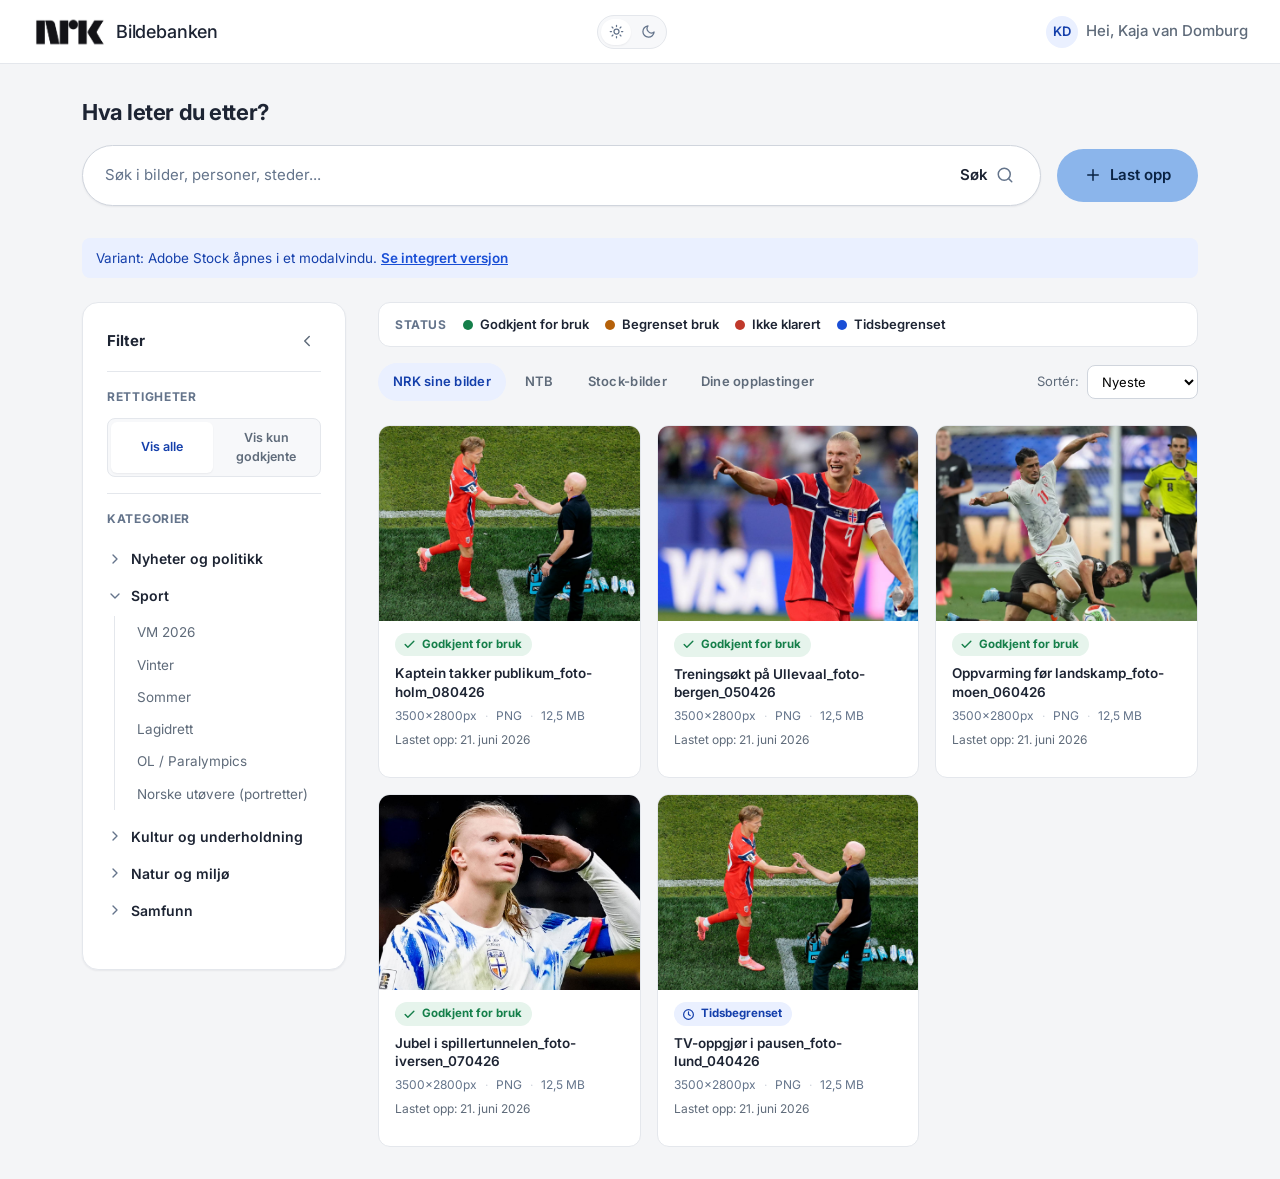
==== index-stock-modal.html @ abafc988 "Add files via upload Legg til bildebank-prototype" ====
<!DOCTYPE html>
<html lang="no">
<head>
  <meta charset="UTF-8" />
  <meta name="viewport" content="width=device-width, initial-scale=1.0" />
  <title>Bildebanken – Adobe Stock (modal)</title>
  <link rel="preconnect" href="https://fonts.googleapis.com" />
  <link rel="preconnect" href="https://fonts.gstatic.com" crossorigin />
  <link href="https://fonts.googleapis.com/css2?family=Inter:wght@400;500;600;700&display=swap" rel="stylesheet" />
  <link rel="stylesheet" href="styles.css?v=10" />
  <script>(function(){try{if(localStorage.getItem('theme')==='dark')document.documentElement.setAttribute('data-theme','dark');}catch(e){}})();</script>
</head>
<body data-stock-modal-page>
  <header class="topbar">
    <a href="index.html" class="logo">
      <span class="logo-mark">
        <img src="Assets/NRKlogo-Core-Gray-950.webp" alt="NRK" />
      </span>
      Bildebanken
    </a>
    <div class="topbar-spacer"></div>
    <button class="theme-toggle" id="theme-toggle" type="button" aria-label="Bytt mellom lyst og mørkt tema" title="Bytt tema">
      <span class="theme-ic theme-sun"><svg viewBox="0 0 24 24" fill="none" stroke="currentColor" stroke-width="2" stroke-linecap="round" stroke-linejoin="round"><circle cx="12" cy="12" r="4"/><path d="M12 2v2M12 20v2M4.9 4.9l1.4 1.4M17.7 17.7l1.4 1.4M2 12h2M20 12h2M4.9 19.1l1.4-1.4M17.7 6.3l1.4-1.4"/></svg></span>
      <span class="theme-ic theme-moon"><svg viewBox="0 0 24 24" fill="none" stroke="currentColor" stroke-width="2" stroke-linecap="round" stroke-linejoin="round"><path d="M21 12.8A9 9 0 1 1 11.2 3a7 7 0 0 0 9.8 9.8z"/></svg></span>
    </button>
    <div class="topbar-spacer"></div>
    <span class="user-chip">
      <span class="avatar">KD</span>
      Hei, Kaja van Domburg
    </span>
  </header>

  <main class="page">
    <section class="search-hero">
      <h1>Hva leter du etter?</h1>
      <div class="search-row">
        <form class="search-big" onsubmit="return false;">
          <input type="text" placeholder="Søk i bilder, personer, steder..." aria-label="Søk i bilder" />
          <button type="submit" class="search-btn">
            Søk
            <svg viewBox="0 0 24 24" fill="none" stroke="currentColor" stroke-width="2" stroke-linecap="round" stroke-linejoin="round"><circle cx="11" cy="11" r="8"/><line x1="21" y1="21" x2="16.65" y2="16.65"/></svg>
          </button>
        </form>
        <a href="last-opp.html" class="btn btn-upload">
          <svg viewBox="0 0 24 24" fill="none" stroke="currentColor" stroke-width="2" stroke-linecap="round" stroke-linejoin="round"><line x1="12" y1="5" x2="12" y2="19"/><line x1="5" y1="12" x2="19" y2="12"/></svg>
          Last opp
        </a>
      </div>
    </section>

    <p class="variant-banner">
      Variant: Adobe Stock åpnes i et modalvindu.
      <a href="index.html">Se integrert versjon</a>
    </p>

    <div class="content-layout variant" id="content-layout">
      <aside class="filter-sidebar">
        <div class="filter-header">
          <h2>Filter</h2>
          <button class="filter-toggle-btn" id="toggle-filter" type="button" aria-label="Skjul filter" title="Skjul filter">
            <svg viewBox="0 0 24 24" fill="none" stroke="currentColor" stroke-width="2" stroke-linecap="round" stroke-linejoin="round"><polyline points="15 18 9 12 15 6"/></svg>
          </button>
        </div>
        <div class="filter-section">
          <h3>Rettigheter</h3>
          <div class="segmented" id="rights-toggle">
            <button type="button" data-rights="alle" class="is-active">Vis alle</button>
            <button type="button" data-rights="godkjente">Vis kun godkjente</button>
          </div>
        </div>
        <div class="filter-section">
          <h3>Kategorier</h3>
          <ul class="cat-list">
            <li>
              <div class="cat-parent">
                <svg viewBox="0 0 24 24" fill="none" stroke="currentColor" stroke-width="2" stroke-linecap="round" stroke-linejoin="round"><polyline points="9 18 15 12 9 6"/></svg>
                Nyheter og politikk
              </div>
            </li>
            <li>
              <div class="cat-parent is-open">
                <svg viewBox="0 0 24 24" fill="none" stroke="currentColor" stroke-width="2" stroke-linecap="round" stroke-linejoin="round"><polyline points="9 18 15 12 9 6"/></svg>
                Sport
              </div>
              <ul class="cat-sub">
                <li>VM 2026</li>
                <li>Vinter</li>
                <li>Sommer</li>
                <li>Lagidrett</li>
                <li>OL / Paralympics</li>
                <li>Norske utøvere (portretter)</li>
              </ul>
            </li>
            <li>
              <div class="cat-parent">
                <svg viewBox="0 0 24 24" fill="none" stroke="currentColor" stroke-width="2" stroke-linecap="round" stroke-linejoin="round"><polyline points="9 18 15 12 9 6"/></svg>
                Kultur og underholdning
              </div>
            </li>
            <li>
              <div class="cat-parent">
                <svg viewBox="0 0 24 24" fill="none" stroke="currentColor" stroke-width="2" stroke-linecap="round" stroke-linejoin="round"><polyline points="9 18 15 12 9 6"/></svg>
                Natur og miljø
              </div>
            </li>
            <li>
              <div class="cat-parent">
                <svg viewBox="0 0 24 24" fill="none" stroke="currentColor" stroke-width="2" stroke-linecap="round" stroke-linejoin="round"><polyline points="9 18 15 12 9 6"/></svg>
                Samfunn
              </div>
            </li>
          </ul>
        </div>
      </aside>

      <section>
        <button type="button" class="btn btn-secondary show-filter-btn" id="show-filter">
          <svg viewBox="0 0 24 24" fill="none" stroke="currentColor" stroke-width="2" stroke-linecap="round" stroke-linejoin="round"><line x1="4" y1="21" x2="4" y2="14"/><line x1="4" y1="10" x2="4" y2="3"/><line x1="12" y1="21" x2="12" y2="12"/><line x1="12" y1="8" x2="12" y2="3"/><line x1="20" y1="21" x2="20" y2="16"/><line x1="20" y1="12" x2="20" y2="3"/><line x1="1" y1="14" x2="7" y2="14"/><line x1="9" y1="8" x2="15" y2="8"/><line x1="17" y1="16" x2="23" y2="16"/></svg>
          Vis filter
        </button>
        <div class="legend">
          <span class="legend-title">Status</span>
          <span class="legend-item"><span class="dot dot-green"></span> Godkjent for bruk</span>
          <span class="legend-item"><span class="dot dot-orange"></span> Begrenset bruk</span>
          <span class="legend-item"><span class="dot dot-red"></span> Ikke klarert</span>
          <span class="legend-item"><span class="dot dot-blue"></span> Tidsbegrenset</span>
        </div>

        <div class="toolbar">
          <div class="tabs" id="source-tabs">
            <button type="button" class="tab is-active" data-source="nrk">NRK sine bilder</button>
            <button type="button" class="tab" data-source="ntb">NTB</button>
            <button type="button" class="tab" data-source="stock" data-opens-modal>Stock-bilder</button>
            <button type="button" class="tab" data-source="uploads">Dine opplastinger</button>
          </div>
          <div class="sort">
            <label for="sort-select">Sortér:</label>
            <select id="sort-select">
              <option>Nyeste</option>
              <option>Eldste</option>
              <option>Mest brukt</option>
              <option>Tittel (A–Å)</option>
            </select>
          </div>
        </div>

        <div class="empty-state" id="empty-state" hidden>
          <p id="empty-msg">Ingen bilder å vise.</p>
          <a href="last-opp.html" class="btn btn-primary" id="empty-cta">Last opp bilde</a>
        </div>

        <div class="grid" id="image-grid"></div>
      </section>
    </div>
  </main>

  <!-- Adobe Stock – forenklet modal (ikke full integrasjon) -->
  <div class="modal-overlay" id="stock-modal" hidden>
    <div class="modal-dialog stock-modal-dialog" role="dialog" aria-modal="true" aria-labelledby="stock-modal-title">
      <header class="modal-header">
        <div>
          <h2 id="stock-modal-title">Adobe Stock</h2>
          <p class="modal-sub">Kuraterte forslag – velg et bilde uten å forlate bildebanken.</p>
        </div>
        <button type="button" class="modal-close" id="stock-modal-close" aria-label="Lukk">
          <svg viewBox="0 0 24 24" fill="none" stroke="currentColor" stroke-width="2" stroke-linecap="round" stroke-linejoin="round"><line x1="18" y1="6" x2="6" y2="18"/><line x1="6" y1="6" x2="18" y2="18"/></svg>
        </button>
      </header>

      <div class="modal-toolbar">
        <form class="modal-search" onsubmit="return false;">
          <svg viewBox="0 0 24 24" fill="none" stroke="currentColor" stroke-width="2" stroke-linecap="round" stroke-linejoin="round"><circle cx="11" cy="11" r="8"/><line x1="21" y1="21" x2="16.65" y2="16.65"/></svg>
          <input type="search" id="stock-modal-search" placeholder="Søk blant forslag..." aria-label="Søk i Adobe Stock-forslag" />
        </form>
        <div class="modal-chips" id="stock-modal-chips">
          <button type="button" class="chip is-active" data-chip="alle">Alle</button>
          <button type="button" class="chip" data-chip="sport">Sport</button>
          <button type="button" class="chip" data-chip="fotball">Fotball</button>
        </div>
      </div>

      <div class="modal-body">
        <div class="stock-modal-grid" id="stock-modal-grid"></div>
        <p class="stock-modal-empty" id="stock-modal-empty" hidden>Ingen bilder matcher søket.</p>
      </div>

      <footer class="modal-footer">
        <div class="stock-modal-selection" id="stock-modal-selection">
          <p class="stock-modal-selection-empty">Velg et bilde for å fortsette</p>
        </div>
        <div class="modal-actions">
          <button type="button" class="btn btn-ghost" id="stock-modal-cancel">Avbryt</button>
          <button type="button" class="btn btn-primary" id="stock-modal-request" disabled>Be om tillatelse</button>
        </div>
        <a href="https://stock.adobe.com" target="_blank" rel="noopener noreferrer" class="stock-external-link">Trenger du flere valg? Åpne full Adobe Stock ↗</a>
      </footer>
    </div>
  </div>

  <div class="toast" id="toast">
    <span class="toast-icon">
      <svg viewBox="0 0 24 24" fill="none" stroke="currentColor" stroke-width="2" stroke-linecap="round" stroke-linejoin="round"><path d="M20 6L9 17l-5-5"/></svg>
    </span>
    <span id="toast-msg"></span>
  </div>

  <script src="app.js"></script>
</body>
</html>
---- styles.css ----
/* ============================================================
   Bildebanken – lett designsystem
   ============================================================ */
:root {
  /* Farger */
  --bg: #f4f5f7;
  --surface: #ffffff;
  --surface-muted: #f7f8fa;
  --border: #e4e7ec;
  --border-strong: #d0d5dd;
  --text: #1d2433;
  --text-muted: #5f6b7a;   /* WCAG AA 4.5:1 på hvit */
  --text-subtle: #64748b;   /* WCAG AA 4.5:1 på hvit (placeholder, specs, labels) */

  --brand: #1a4fd6;
  --brand-dark: #143fab;
  --brand-soft: #eaf0ff;

  --success: #157f4a;
  --success-soft: #e6f4ec;
  --warning: #b5610a;
  --warning-soft: #fdf1e3;
  --danger: #c0392b;

  /* Typografi */
  --font: "Inter", -apple-system, BlinkMacSystemFont, "Segoe UI", Roboto, Helvetica, Arial, sans-serif;

  /* Avstand */
  --sp-1: 4px;
  --sp-2: 8px;
  --sp-3: 12px;
  --sp-4: 16px;
  --sp-5: 24px;
  --sp-6: 32px;
  --sp-7: 48px;

  /* Radius og skygger */
  --radius-sm: 8px;
  --radius: 12px;
  --radius-lg: 16px;
  --shadow-sm: 0 1px 2px rgba(16, 24, 40, 0.06);
  --shadow: 0 4px 16px rgba(16, 24, 40, 0.08);
  --shadow-lg: 0 12px 32px rgba(16, 24, 40, 0.12);
}

/* Mørkt tema */
[data-theme="dark"] {
  --bg: #0f1420;
  --surface: #181d2a;
  --surface-muted: #212736;
  --border: #2a3142;
  --border-strong: #3a4358;
  --text: #e8ebf2;
  --text-muted: #9aa4b8;
  --text-subtle: #6c7689;

  --brand: #5b85f2;
  --brand-dark: #8aa8f8;
  --brand-soft: #1f2a47;

  --success: #43b079;
  --success-soft: #15301f;
  --warning: #d6932f;
  --warning-soft: #332512;
  --danger: #e2675a;

  --shadow-sm: 0 1px 2px rgba(0, 0, 0, 0.4);
  --shadow: 0 4px 16px rgba(0, 0, 0, 0.45);
  --shadow-lg: 0 12px 32px rgba(0, 0, 0, 0.55);
}

* { box-sizing: border-box; }

html, body {
  margin: 0;
  padding: 0;
  background: var(--bg);
  color: var(--text);
  font-family: var(--font);
  font-size: 15px;
  line-height: 1.5;
  -webkit-font-smoothing: antialiased;
  transition: background 0.2s ease, color 0.2s ease;
}

a { color: inherit; text-decoration: none; }

/* ---------- Toppbar ---------- */
.topbar {
  display: flex;
  align-items: center;
  gap: var(--sp-5);
  background: var(--surface);
  border-bottom: 1px solid var(--border);
  padding: 0 var(--sp-6);
  height: 64px;
  position: sticky;
  top: 0;
  z-index: 20;
}

.logo {
  display: flex;
  align-items: center;
  gap: var(--sp-2);
  font-weight: 500;
  font-size: 18px;
  letter-spacing: -0.01em;
}
.logo .logo-mark {
  display: flex;
  align-items: center;
  justify-content: center;
  width: 76px;
  height: 30px;
  overflow: hidden;
}
.logo .logo-mark img { height: 86px; width: auto; max-width: none; display: block; }
.logo .logo-mark svg { width: 16px; height: 16px; }

.topbar-spacer { flex: 1; }

.topbar-actions {
  display: flex;
  align-items: center;
  gap: var(--sp-4);
}

.user-chip {
  display: flex;
  align-items: center;
  gap: var(--sp-2);
  color: var(--text-muted);
  font-weight: 500;
}
.avatar {
  width: 32px;
  height: 32px;
  border-radius: 50%;
  background: var(--brand-soft);
  color: var(--brand-dark);
  display: grid;
  place-items: center;
  font-weight: 600;
  font-size: 13px;
}

/* Tema-bryter (lys/mørk) */
.theme-toggle {
  display: inline-flex;
  align-items: center;
  gap: 2px;
  padding: 3px;
  border-radius: 999px;
  border: 1px solid var(--border);
  background: var(--surface-muted);
  cursor: pointer;
  flex: none;
}
.theme-toggle .theme-ic {
  display: grid;
  place-items: center;
  width: 30px;
  height: 26px;
  border-radius: 999px;
  color: var(--text-subtle);
  transition: background 0.15s ease, color 0.15s ease;
}
.theme-toggle .theme-ic svg { width: 15px; height: 15px; }
.theme-sun { background: var(--surface); color: var(--warning); box-shadow: var(--shadow-sm); }
[data-theme="dark"] .theme-sun { background: transparent; color: var(--text-subtle); box-shadow: none; }
[data-theme="dark"] .theme-moon { background: var(--surface); color: var(--brand); box-shadow: var(--shadow-sm); }

/* ---------- Knapper ---------- */
.btn {
  display: inline-flex;
  align-items: center;
  justify-content: center;
  gap: var(--sp-2);
  border: 1px solid transparent;
  border-radius: var(--radius-sm);
  padding: 10px 18px;
  font: inherit;
  font-weight: 600;
  cursor: pointer;
  transition: background 0.15s ease, border-color 0.15s ease, transform 0.05s ease;
  white-space: nowrap;
}
.btn:active { transform: translateY(1px); }

.btn-primary { background: var(--brand); color: #fff; }
.btn-primary:hover { background: var(--brand-dark); }

.btn-secondary { background: var(--surface); color: var(--text); border-color: var(--border-strong); }
.btn-secondary:hover { background: var(--surface-muted); }

.btn-ghost { background: transparent; color: var(--text-muted); }
.btn-ghost:hover { background: var(--surface-muted); color: var(--text); }

.btn-warning { background: var(--warning); color: #fff; border-color: transparent; }
.btn-warning:hover { background: #97500a; }

.btn:disabled,
.btn[disabled] {
  background: var(--surface-muted);
  color: var(--text-muted);
  border-color: var(--border);
  cursor: not-allowed;
  opacity: 0.85;
}
.btn:disabled:hover,
.btn[disabled]:hover { background: var(--surface-muted); }

.btn svg { width: 18px; height: 18px; }

/* ---------- Layout ---------- */
.page {
  max-width: 1180px;
  margin: 0 auto;
  padding: var(--sp-6);
}

.back-link {
  display: inline-flex;
  align-items: center;
  gap: var(--sp-2);
  color: var(--text-muted);
  font-weight: 500;
  margin-bottom: var(--sp-5);
}
.back-link:hover { color: var(--text); }
.back-link svg { width: 18px; height: 18px; }

/* Opplasting: to kolonner */
.upload-grid {
  display: grid;
  grid-template-columns: 1fr 1fr;
  gap: var(--sp-6);
  align-items: start;
}
@media (max-width: 900px) {
  .upload-grid { grid-template-columns: 1fr; }
}

.panel {
  background: var(--surface);
  border: 1px solid var(--border);
  border-radius: var(--radius-lg);
  box-shadow: var(--shadow-sm);
  padding: var(--sp-6);
}

/* ---------- Drag & drop ---------- */
.dropzone {
  border: 2px dashed var(--border-strong);
  border-radius: var(--radius);
  background: var(--surface-muted);
  padding: var(--sp-7) var(--sp-5);
  text-align: center;
  cursor: pointer;
  transition: border-color 0.15s ease, background 0.15s ease;
}
.dropzone:hover, .dropzone.is-dragover {
  border-color: var(--brand);
  background: var(--brand-soft);
}
.dropzone .drop-icon {
  width: 56px;
  height: 56px;
  margin: 0 auto var(--sp-4);
  border-radius: 50%;
  background: var(--brand-soft);
  color: var(--brand);
  display: grid;
  place-items: center;
}
.dropzone .drop-icon svg { width: 26px; height: 26px; }
.dropzone h3 { margin: 0 0 var(--sp-1); font-size: 17px; }
.dropzone .drop-sub { color: var(--text-muted); margin: 0; }
.dropzone .drop-link { color: var(--brand); font-weight: 600; }

/* ---------- Opplastet bilde-preview ---------- */
.media-preview {
  border-radius: var(--radius);
  overflow: hidden;
  border: 1px solid var(--border);
}
.media-thumb {
  position: relative;
  aspect-ratio: 5 / 4;
  background: var(--surface-muted);
  display: grid;
  place-items: center;
  overflow: hidden;
}
.media-thumb .ph-icon { color: rgba(255,255,255,0.85); }
.media-thumb .ph-icon svg { width: 48px; height: 48px; }
.media-thumb img { position: absolute; inset: 0; width: 100%; height: 100%; object-fit: cover; }

.source-badge {
  position: absolute;
  top: var(--sp-3);
  left: var(--sp-3);
  z-index: 2;
  background: rgba(15, 23, 42, 0.82);
  color: #fff;
  font-size: 11px;
  font-weight: 700;
  letter-spacing: 0.06em;
  padding: 5px 10px;
  border-radius: 6px;
}

.media-meta { padding: var(--sp-4) var(--sp-5); }
.media-title { font-weight: 600; margin: 0 0 var(--sp-1); word-break: break-word; }
.media-specs {
  display: flex;
  gap: var(--sp-3);
  color: var(--text-muted);
  font-size: 13px;
}
.media-specs span { display: inline-flex; align-items: center; gap: 4px; }

/* Tags */
.tags { display: flex; flex-wrap: wrap; gap: var(--sp-2); padding: 0 var(--sp-5) var(--sp-5); }
.tag {
  background: var(--surface-muted);
  border: 1px solid var(--border);
  border-radius: 999px;
  padding: 4px 12px;
  font-size: 12px;
  color: var(--text-muted);
  font-weight: 500;
}

/* ---------- Skjema ---------- */
.form-head { margin-bottom: var(--sp-5); }
.form-head h2 { margin: 0 0 var(--sp-2); font-size: 20px; letter-spacing: -0.01em; }
.form-head p { margin: 0; color: var(--text-muted); }

.stepper {
  display: flex;
  align-items: center;
  gap: var(--sp-2);
  margin: var(--sp-4) 0 var(--sp-6);
}
.step {
  width: 30px;
  height: 30px;
  border-radius: 50%;
  display: grid;
  place-items: center;
  font-weight: 600;
  font-size: 13px;
  background: var(--surface-muted);
  border: 1px solid var(--border);
  color: var(--text-subtle);
}
.step.is-active { background: var(--brand); border-color: var(--brand); color: #fff; }
.step-line { flex: 1; height: 2px; background: var(--border); max-width: 48px; }

/* Stegvis wizard – stepper med etiketter */
.stepper { flex-wrap: wrap; row-gap: var(--sp-2); }
.step-item { display: inline-flex; align-items: center; gap: 8px; }
.step-label { font-size: 12.5px; font-weight: 600; color: var(--text-subtle); white-space: nowrap; }
.step-item.is-active .step { background: var(--brand); border-color: var(--brand); color: #fff; }
.step-item.is-active .step-label { color: var(--text); }
.step-item.is-done .step { background: var(--success); border-color: var(--success); color: #fff; }
.step-item.is-done .step-label { color: var(--text-muted); }

/* Stegoversikt på opplastingsskjerm 1 */
.step-overview {
  list-style: none;
  margin: 0;
  padding: 0;
  display: flex;
  flex-direction: column;
  gap: var(--sp-4);
}

.step-overview-item {
  padding: var(--sp-4);
  border: 1px solid var(--border);
  border-radius: var(--radius);
  background: var(--surface-muted);
}

.step-overview-item.is-current {
  border-color: var(--brand);
  background: var(--brand-soft);
}

.step-overview-head {
  display: flex;
  align-items: center;
  gap: var(--sp-2);
  flex-wrap: wrap;
  margin-bottom: var(--sp-2);
}

.step-overview-num {
  display: grid;
  place-items: center;
  width: 24px;
  height: 24px;
  border-radius: 50%;
  background: var(--surface);
  border: 1px solid var(--border);
  font-size: 12px;
  font-weight: 700;
  color: var(--text-muted);
  flex: none;
}

.step-overview-item.is-current .step-overview-num {
  background: var(--brand);
  border-color: var(--brand);
  color: #fff;
}

.step-overview-head h3 {
  margin: 0;
  font-size: 15px;
  letter-spacing: -0.01em;
  flex: 1;
}

.step-overview-item p {
  margin: 0;
  font-size: 13.5px;
  line-height: 1.5;
  color: var(--text-muted);
}

.step-overview-hint {
  margin: var(--sp-5) 0 0;
  font-size: 13px;
  color: var(--text-subtle);
  text-align: center;
}

.wizard-step { display: none; }
.wizard-step.is-active { display: block; }
.step-section-title { margin: 0 0 4px; font-size: 16px; letter-spacing: -0.01em; }
.step-section-sub {
  margin: 0 0 var(--sp-5);
  color: var(--text-muted);
  font-size: 13px;
  line-height: 1.5;
}

/* Etiketter som signaliserer obligatorisk vs. utsettbart */
.req-pill, .opt-pill {
  display: inline-block;
  margin-right: 6px;
  padding: 2px 8px;
  border-radius: 999px;
  font-size: 11px;
  font-weight: 700;
  text-transform: uppercase;
  letter-spacing: 0.03em;
  vertical-align: middle;
}
.req-pill { background: #fde7e4; color: #8f2018; }
.opt-pill { background: var(--surface-muted); color: var(--text-muted); border: 1px solid var(--border); }

.field-hint { margin: 6px 0 0; font-size: 12px; color: var(--text-muted); line-height: 1.45; }

.check-row { display: flex; align-items: center; gap: 8px; margin-top: 8px; }
.check-row input { width: 16px; height: 16px; accent-color: var(--brand); flex-shrink: 0; }
.check-row label { margin: 0; font-weight: 500; font-size: 13px; line-height: 1.4; }

.info-box {
  display: flex;
  gap: 10px;
  margin-top: var(--sp-4);
  padding: 12px 14px;
  border-radius: var(--radius-sm);
  background: var(--brand-soft);
  border: 1px solid #cdd9fb;
  color: var(--brand-dark);
  font-size: 13px;
  line-height: 1.5;
}
.info-box svg { width: 18px; height: 18px; flex-shrink: 0; margin-top: 1px; }

.wizard-actions {
  display: flex;
  align-items: center;
  gap: var(--sp-3);
  margin-top: var(--sp-6);
  padding-top: var(--sp-5);
  border-top: 1px solid var(--border);
}
.wizard-actions-right { display: flex; gap: var(--sp-3); margin-left: auto; }
@media (max-width: 520px) {
  .wizard-actions { flex-wrap: wrap; }
  .wizard-actions-right { width: 100%; }
  .wizard-actions-right .btn { flex: 1; }
}

.field { margin-bottom: var(--sp-4); }
.field label {
  display: block;
  font-weight: 600;
  font-size: 13px;
  margin-bottom: 6px;
}
.field label .req { color: var(--danger); }

.field-row {
  display: grid;
  grid-template-columns: 1fr 1fr;
  gap: var(--sp-4);
}

.input, .select, .textarea {
  width: 100%;
  border: 1px solid var(--border-strong);
  border-radius: var(--radius-sm);
  padding: 10px 12px;
  font: inherit;
  color: var(--text);
  background: var(--surface);
  transition: border-color 0.15s ease, box-shadow 0.15s ease;
}
.input::placeholder, .textarea::placeholder { color: var(--text-subtle); }
.input:focus, .select:focus, .textarea:focus {
  outline: none;
  border-color: var(--brand);
  box-shadow: 0 0 0 3px var(--brand-soft);
}
.textarea { min-height: 88px; resize: vertical; }

/* Autoutfylt-markering */
.input.is-auto, .select.is-auto {
  background: var(--success-soft);
  border-color: #bce3cd;
}
.auto-hint {
  display: inline-flex;
  align-items: center;
  gap: 4px;
  font-size: 12px;
  font-weight: 600;
  color: var(--success);
  margin-left: var(--sp-2);
}
.auto-hint svg { width: 13px; height: 13px; }

.form-actions {
  display: flex;
  justify-content: flex-end;
  gap: var(--sp-3);
  margin-top: var(--sp-6);
  padding-top: var(--sp-5);
  border-top: 1px solid var(--border);
}

/* ---------- Toast ---------- */
.toast {
  position: fixed;
  left: 50%;
  bottom: 32px;
  transform: translateX(-50%) translateY(20px);
  background: var(--text);
  color: #fff;
  padding: 14px 20px;
  border-radius: var(--radius-sm);
  box-shadow: var(--shadow-lg);
  display: flex;
  align-items: center;
  gap: var(--sp-3);
  opacity: 0;
  pointer-events: none;
  transition: opacity 0.25s ease, transform 0.25s ease;
  z-index: 50;
}
.toast.is-visible { opacity: 1; transform: translateX(-50%) translateY(0); }
.toast .toast-icon { color: #7ee2a8; display: inline-flex; }
.toast .toast-icon svg { width: 20px; height: 20px; }

/* ============================================================
   Flyt 1 – Oversikt
   ============================================================ */

/* Søk i toppbar */
.topbar .search {
  display: flex;
  align-items: center;
  gap: var(--sp-2);
  background: var(--surface-muted);
  border: 1px solid var(--border);
  border-radius: 999px;
  padding: 8px 8px 8px 16px;
  flex: 1;
  max-width: 520px;
}
.topbar .search svg { width: 18px; height: 18px; color: var(--text-subtle); flex: none; }
.topbar .search input {
  border: none;
  background: transparent;
  font: inherit;
  flex: 1;
  color: var(--text);
  outline: none;
  min-width: 0;
}
.topbar .search input::placeholder { color: var(--text-subtle); }
.topbar .search .btn { padding: 7px 16px; border-radius: 999px; }

/* Sidehode */
.page-head { margin-bottom: var(--sp-5); }
.page-head h1 { font-size: 24px; letter-spacing: -0.02em; margin: 0 0 var(--sp-1); }
.page-head p { color: var(--text-muted); margin: 0; }

/* Søke-hero (oversikt): prominent søk-først, matcher skissen */
.search-hero { margin-bottom: var(--sp-6); }
.search-hero h1 { font-size: 22px; letter-spacing: -0.02em; margin: 0 0 var(--sp-4); }
.search-row { display: flex; align-items: center; gap: var(--sp-4); }
@media (max-width: 640px) {
  .search-row { flex-wrap: wrap; }
  .btn-upload { width: 100%; }
}

.search-big {
  flex: 1;
  display: flex;
  align-items: center;
  gap: var(--sp-2);
  background: var(--surface);
  border: 1px solid var(--border-strong);
  border-radius: 999px;
  padding: 6px 8px 6px 22px;
  box-shadow: var(--shadow-sm);
  transition: border-color 0.15s ease, box-shadow 0.15s ease;
}
.search-big:focus-within { border-color: var(--brand); box-shadow: 0 0 0 3px var(--brand-soft); }
.search-big input {
  flex: 1;
  border: none;
  background: none;
  font: inherit;
  font-size: 15px;
  color: var(--text);
  padding: 12px 0;
  outline: none;
  min-width: 0;
}
.search-big input::placeholder { color: var(--text-subtle); }
.search-btn {
  display: inline-flex;
  align-items: center;
  gap: 8px;
  border: none;
  background: none;
  color: var(--text);
  font: inherit;
  font-weight: 600;
  cursor: pointer;
  padding: 10px 18px;
  border-radius: 999px;
  white-space: nowrap;
}
.search-btn:hover { background: var(--surface-muted); }
.search-btn svg { width: 18px; height: 18px; color: var(--text-subtle); }

.btn-upload {
  border-radius: 999px;
  background: #8bb5eb;
  color: #0a2343;
  padding: 14px 26px;
  border-color: transparent;
}
.btn-upload:hover { background: #79a8e6; color: #0a2343; }
[data-theme="dark"] .btn-upload { background: #8bb5eb; color: #0a2343; }
[data-theme="dark"] .btn-upload:hover { background: #79a8e6; color: #0a2343; }
[data-theme="dark"] .input.is-auto,
[data-theme="dark"] .select.is-auto { border-color: #245138; }
[data-theme="dark"] .info-box { border-color: #2c3c63; }

/* Layout: filter + innhold */
.content-layout {
  display: grid;
  grid-template-columns: 264px 1fr;
  gap: var(--sp-6);
  align-items: start;
}
.content-layout.filter-hidden { grid-template-columns: 1fr; }
.content-layout.filter-hidden .filter-sidebar { display: none; }

/* "Vis filter" lever utenfor sidefeltet, så den er tilgjengelig når filteret er skjult */
.show-filter-btn { display: none; margin-bottom: var(--sp-4); }
.content-layout.filter-hidden .show-filter-btn { display: inline-flex; }

/* Filter-sidebar */
.filter-sidebar {
  background: var(--surface);
  border: 1px solid var(--border);
  border-radius: var(--radius-lg);
  box-shadow: var(--shadow-sm);
  padding: var(--sp-5);
  position: sticky;
  top: 88px;
}
.filter-header {
  display: flex;
  align-items: center;
  justify-content: space-between;
  margin-bottom: var(--sp-4);
}
.filter-header h2 { font-size: 15px; margin: 0; }
.filter-toggle-btn {
  display: inline-grid;
  place-items: center;
  width: 28px;
  height: 28px;
  border: none;
  background: none;
  color: var(--text-muted);
  border-radius: var(--radius-sm);
  cursor: pointer;
  padding: 0;
  transition: background 0.12s ease, color 0.12s ease;
}
.filter-toggle-btn:hover { background: var(--surface-muted); color: var(--text); }
.filter-toggle-btn svg { width: 18px; height: 18px; }

.filter-section { padding: var(--sp-4) 0; border-top: 1px solid var(--border); }
.filter-section:first-of-type { border-top: none; padding-top: 0; }
.filter-section h3 {
  font-size: 12px;
  text-transform: uppercase;
  letter-spacing: 0.06em;
  color: var(--text-subtle);
  margin: 0 0 var(--sp-3);
  font-weight: 700;
}

/* Segmentert toggle (Vis alle / Vis kun godkjente) */
.segmented {
  display: flex;
  background: var(--surface-muted);
  border: 1px solid var(--border);
  border-radius: var(--radius-sm);
  padding: 3px;
  gap: 3px;
}
.segmented button {
  flex: 1;
  border: none;
  background: none;
  font: inherit;
  font-size: 12.5px;
  font-weight: 600;
  color: var(--text-muted);
  padding: 7px 6px;
  border-radius: 6px;
  cursor: pointer;
  transition: background 0.15s ease, color 0.15s ease;
}
.segmented button.is-active { background: var(--surface); color: var(--brand-dark); box-shadow: var(--shadow-sm); }

/* Checkboxer */
.check {
  display: flex;
  align-items: center;
  gap: var(--sp-2);
  padding: 6px 0;
  cursor: pointer;
  font-size: 14px;
  color: var(--text);
  user-select: none;
}
.check input { accent-color: var(--brand); width: 16px; height: 16px; cursor: pointer; }
.check .dot { width: 8px; height: 8px; border-radius: 50%; flex: none; }
.dot-green { background: var(--success); }
.dot-orange { background: var(--warning); }
.dot-red { background: var(--danger); }
.dot-blue { background: var(--brand); }

/* Kategoriliste */
.cat-list { list-style: none; margin: 0 -8px; padding: 0; }
.cat-list > li > .cat-parent {
  display: flex;
  align-items: center;
  gap: var(--sp-2);
  padding: 8px;
  border-radius: var(--radius-sm);
  cursor: pointer;
  font-weight: 600;
  font-size: 14px;
  transition: background 0.12s ease;
}
.cat-list > li > .cat-parent:hover { background: var(--surface-muted); }
.cat-parent svg { width: 16px; height: 16px; color: var(--text-subtle); transition: transform 0.15s ease; }
.cat-parent.is-open svg { transform: rotate(90deg); }
.cat-sub {
  list-style: none;
  margin: 2px 0 var(--sp-2) 15px;
  padding: 0 0 0 var(--sp-3);
  border-left: 1.5px solid var(--border);
}
.cat-sub li {
  padding: 6px 10px;
  font-size: 13.5px;
  color: var(--text-muted);
  cursor: pointer;
  border-radius: var(--radius-sm);
  transition: background 0.12s ease, color 0.12s ease;
}
.cat-sub li:hover { background: var(--surface-muted); color: var(--text); }
.cat-sub li.is-selected { background: var(--brand-soft); color: var(--brand-dark); font-weight: 600; }

/* Verktøylinje: kildefaner + sortering */
.toolbar {
  display: flex;
  align-items: center;
  justify-content: space-between;
  gap: var(--sp-4);
  margin-bottom: var(--sp-5);
  flex-wrap: wrap;
}
.tabs { display: flex; gap: var(--sp-1); flex-wrap: wrap; }
.tab {
  border: 1px solid transparent;
  background: none;
  font: inherit;
  font-weight: 600;
  font-size: 13px;
  letter-spacing: 0.02em;
  color: var(--text-muted);
  padding: 8px 14px;
  border-radius: 999px;
  cursor: pointer;
  transition: background 0.15s ease, color 0.15s ease;
}
.tab:hover { background: var(--surface-muted); color: var(--text); }
.tab.is-active { background: var(--brand-soft); color: var(--brand-dark); }

.sort {
  display: flex;
  align-items: center;
  gap: var(--sp-2);
  color: var(--text-muted);
  font-size: 13px;
}
.sort select {
  border: 1px solid var(--border-strong);
  border-radius: var(--radius-sm);
  padding: 7px 10px;
  font: inherit;
  background: var(--surface);
  cursor: pointer;
}

/* Bildegrid */
.grid {
  display: grid;
  grid-template-columns: repeat(3, 1fr);
  gap: var(--sp-4);
}
@media (max-width: 1080px) { .grid { grid-template-columns: repeat(2, 1fr); } }
@media (max-width: 640px) { .grid { grid-template-columns: 1fr; } }

.card {
  background: var(--surface);
  border: 1px solid var(--border);
  border-radius: var(--radius);
  overflow: hidden;
  cursor: pointer;
  transition: transform 0.12s ease, box-shadow 0.15s ease, border-color 0.15s ease;
  display: flex;
  flex-direction: column;
}
.card:hover { transform: translateY(-2px); box-shadow: var(--shadow); border-color: var(--border-strong); }

.card-thumb {
  position: relative;
  aspect-ratio: 4 / 3;
  display: grid;
  place-items: center;
  background: var(--surface-muted);
  overflow: hidden;
}
.card-thumb img { position: absolute; inset: 0; width: 100%; height: 100%; object-fit: cover; }
.card-thumb .ph-icon { color: rgba(255, 255, 255, 0.85); }
.card-thumb .ph-icon svg { width: 36px; height: 36px; }
.card-thumb .status-corner {
  position: absolute;
  top: 10px;
  right: 10px;
  z-index: 2;
  background: rgba(255, 255, 255, 0.92);
  color: var(--success);
  font-size: 11px;
  font-weight: 700;
  padding: 4px 9px;
  border-radius: 999px;
  display: inline-flex;
  align-items: center;
  gap: 5px;
}
.card-thumb .status-corner .dot { width: 7px; height: 7px; border-radius: 50%; background: var(--success); }

.card-body { padding: var(--sp-3) var(--sp-4) var(--sp-4); }
.card-title {
  font-weight: 600;
  font-size: 13.5px;
  margin: 0 0 6px;
  line-height: 1.35;
  display: -webkit-box;
  -webkit-line-clamp: 2;
  -webkit-box-orient: vertical;
  overflow: hidden;
  word-break: break-word;
}
.card-specs { display: flex; flex-wrap: wrap; gap: var(--sp-2); color: var(--text-subtle); font-size: 12px; }
.card-specs .sep { color: var(--border-strong); }
.card-date { color: var(--text-muted); font-size: 12px; margin-top: 6px; }
.card-price { color: var(--text); font-size: 13px; font-weight: 600; margin-top: 6px; }

.source-info {
  margin: 0 0 var(--sp-4);
  padding: 12px 16px;
  border-radius: var(--radius-sm);
  background: var(--brand-soft);
  color: var(--brand-dark);
  font-size: 14px;
  line-height: 1.45;
}
[data-theme="dark"] .source-info { color: #b8c9f0; }

.empty-state {
  text-align: center;
  padding: var(--sp-8) var(--sp-4);
  border: 1px dashed var(--border-strong);
  border-radius: var(--radius-lg);
  background: var(--surface-muted);
}
.empty-state p {
  margin: 0 0 var(--sp-4);
  color: var(--text-muted);
  font-size: 15px;
}

.stock-external-link {
  display: block;
  text-align: center;
  font-size: 13px;
  font-weight: 600;
  color: var(--brand);
  text-decoration: none;
}
.stock-external-link:hover { text-decoration: underline; }

/* Plassholder-gradienter */
.ph-1 { background: linear-gradient(135deg, #c7d2fe, #7c8cf8); }
.ph-2 { background: linear-gradient(135deg, #fbcfe8, #f472b6); }
.ph-3 { background: linear-gradient(135deg, #bbf7d0, #34d399); }
.ph-4 { background: linear-gradient(135deg, #fde68a, #fb923c); }
.ph-5 { background: linear-gradient(135deg, #bae6fd, #38bdf8); }
.ph-6 { background: linear-gradient(135deg, #ddd6fe, #a78bfa); }
.ph-7 { background: linear-gradient(135deg, #fecaca, #f87171); }
.ph-8 { background: linear-gradient(135deg, #cffafe, #22d3ee); }
.ph-9 { background: linear-gradient(135deg, #d9f99d, #84cc16); }

/* Tydelig status-markering i kortteksten, over tittelen */
.status-tag {
  display: inline-flex;
  align-items: center;
  gap: 6px;
  margin-bottom: 8px;
  padding: 3px 10px 3px 8px;
  border-radius: 999px;
  font-size: 11.5px;
  font-weight: 700;
}
.status-tag svg { width: 13px; height: 13px; flex: none; }
.status-tag.s-godkjent { background: var(--success-soft); color: var(--success); }
.status-tag.s-begrenset { background: var(--warning-soft); color: var(--warning); }
.status-tag.s-ikke { background: #fde7e4; color: var(--danger); }
.status-tag.s-tids { background: var(--brand-soft); color: var(--brand-dark); }

/* "Ikke klarert" tones litt ned for å signalisere at den ikke kan brukes */
.card.s-ikke .card-thumb img { filter: grayscale(0.35) brightness(0.96); }

/* Fargeforklaring (legend) */
.legend {
  display: flex;
  flex-wrap: wrap;
  gap: var(--sp-4);
  align-items: center;
  background: var(--surface);
  border: 1px solid var(--border);
  border-radius: var(--radius);
  padding: 12px var(--sp-4);
  margin-bottom: var(--sp-4);
}
.legend .legend-title { font-size: 12px; font-weight: 700; color: var(--text-subtle); text-transform: uppercase; letter-spacing: 0.05em; }
.legend-item { display: inline-flex; align-items: center; gap: 7px; font-size: 13px; font-weight: 600; color: var(--text); }
.legend-item .dot { width: 10px; height: 10px; border-radius: 50%; }

/* ============================================================
   Flyt 1 – Detaljvisning
   ============================================================ */
.detail-layout {
  display: grid;
  grid-template-columns: 1.3fr 1fr;
  gap: var(--sp-6);
  align-items: start;
}
@media (max-width: 900px) { .detail-layout { grid-template-columns: 1fr; } }

.detail-media {
  background: var(--surface);
  border: 1px solid var(--border);
  border-radius: var(--radius-lg);
  box-shadow: var(--shadow-sm);
  overflow: hidden;
}
.detail-image {
  position: relative;
  aspect-ratio: 5 / 4;
  display: grid;
  place-items: center;
  background: var(--surface-muted);
  overflow: hidden;
}
.detail-image img { position: absolute; inset: 0; width: 100%; height: 100%; object-fit: cover; }
.detail-image .ph-icon { color: rgba(255, 255, 255, 0.85); }
.detail-image .ph-icon svg { width: 64px; height: 64px; }
.detail-caption { padding: var(--sp-4) var(--sp-5); }
.detail-caption h1 { font-size: 18px; margin: 0 0 var(--sp-2); word-break: break-word; }
.detail-caption .media-specs { margin-bottom: var(--sp-3); }

.detail-panel {
  background: var(--surface);
  border: 1px solid var(--border);
  border-radius: var(--radius-lg);
  box-shadow: var(--shadow-sm);
  padding: var(--sp-5) var(--sp-6) var(--sp-6);
  position: sticky;
  top: 88px;
}

.meta-section { padding: var(--sp-4) 0; border-top: 1px solid var(--border); }
.meta-section:first-child { border-top: none; padding-top: 0; }
.meta-section h2 {
  font-size: 12px;
  text-transform: uppercase;
  letter-spacing: 0.06em;
  color: var(--text-subtle);
  margin: 0 0 var(--sp-3);
  font-weight: 700;
}
.meta-row {
  display: flex;
  justify-content: space-between;
  gap: var(--sp-4);
  padding: 5px 0;
  font-size: 14px;
}
.meta-row .label { color: var(--text-muted); }
.meta-row .value { font-weight: 500; text-align: right; }

.meta-block { padding: 6px 0 10px; }
.meta-block .label {
  display: block;
  color: var(--text-muted);
  font-size: 14px;
  margin-bottom: 4px;
}
.meta-text {
  margin: 0;
  font-size: 14px;
  line-height: 1.5;
  color: var(--text);
  font-weight: 500;
}
.meta-text.is-missing {
  color: var(--warning);
  font-weight: 600;
  font-size: 13px;
}

.meta-badge {
  display: inline-flex;
  align-items: center;
  font-size: 12.5px;
  font-weight: 600;
  padding: 3px 9px;
  border-radius: 999px;
  white-space: nowrap;
}
.meta-badge.is-ok { background: var(--success-soft); color: var(--success); }
.meta-badge.is-warn { background: var(--warning-soft); color: #8a4908; }
.meta-badge.is-neutral { background: var(--surface-muted); color: var(--text-muted); }
[data-theme="dark"] .meta-badge.is-warn { color: #f0b35c; }

.status-pill {
  display: inline-flex;
  align-items: center;
  gap: 6px;
  background: var(--success-soft);
  color: var(--success);
  font-weight: 600;
  font-size: 13px;
  padding: 4px 10px;
  border-radius: 999px;
}
.status-pill .dot { width: 7px; height: 7px; border-radius: 50%; background: var(--success); }

.meta-note {
  margin: var(--sp-3) 0 0;
  padding: 10px 12px;
  border-radius: var(--radius-sm);
  border-left: 3px solid var(--border-strong);
  background: var(--surface-muted);
  font-size: 13px;
  line-height: 1.45;
  color: var(--text-muted);
}
.meta-note.s-begrenset { border-left-color: var(--warning); background: var(--warning-soft); color: #8a4908; }
.meta-note.s-ikke { border-left-color: var(--danger); background: #fde7e4; color: #8f2018; }
.meta-note.s-tids { border-left-color: var(--brand); background: var(--brand-soft); color: var(--brand-dark); }

.status-pill.s-begrenset { background: var(--warning-soft); color: var(--warning); }
.status-pill.s-begrenset .dot { background: var(--warning); }
.status-pill.s-ikke { background: #fde7e4; color: var(--danger); }
.status-pill.s-ikke .dot { background: var(--danger); }
.status-pill.s-tids { background: var(--brand-soft); color: var(--brand-dark); }
.status-pill.s-tids .dot { background: var(--brand); }

/* Variant: 4 spalter når filteret er skjult (på brede skjermer) */
@media (min-width: 1100px) {
  .content-layout.variant.filter-hidden .grid { grid-template-columns: repeat(4, 1fr); }
}

.link-inline { color: var(--brand); font-weight: 600; cursor: pointer; }
.link-inline:hover { text-decoration: underline; }

.detail-panel .form-actions {
  flex-direction: column;
  align-items: stretch;
  justify-content: flex-start;
  gap: var(--sp-2);
}
.detail-panel .form-actions .btn { width: 100%; }

.action-hint {
  margin: 2px 0 0;
  font-size: 12.5px;
  line-height: 1.4;
  color: var(--text-muted);
  text-align: center;
}

/* Variant-banner */
.variant-banner {
  margin: 0 0 var(--sp-5);
  padding: 10px 14px;
  border-radius: var(--radius-sm);
  background: var(--brand-soft);
  color: var(--brand-dark);
  font-size: 13.5px;
}
.variant-banner a { color: var(--brand); font-weight: 600; text-decoration: underline; }
[data-theme="dark"] .variant-banner { color: #b8c9f0; }

/* Adobe Stock – modal (forenklet integrasjon) */
.modal-overlay {
  position: fixed;
  inset: 0;
  z-index: 100;
  display: grid;
  place-items: center;
  padding: var(--sp-5);
  background: rgba(16, 24, 40, 0.55);
  backdrop-filter: blur(2px);
}
.modal-overlay[hidden] { display: none; }

.modal-dialog {
  width: min(920px, 100%);
  max-height: min(88vh, 900px);
  display: flex;
  flex-direction: column;
  background: var(--surface);
  border: 1px solid var(--border);
  border-radius: var(--radius-lg);
  box-shadow: var(--shadow-lg);
  overflow: hidden;
}

.modal-header {
  display: flex;
  align-items: flex-start;
  justify-content: space-between;
  gap: var(--sp-4);
  padding: var(--sp-5) var(--sp-5) var(--sp-4);
  border-bottom: 1px solid var(--border);
}
.modal-header h2 { margin: 0 0 4px; font-size: 20px; letter-spacing: -0.01em; }
.modal-sub { margin: 0; font-size: 13.5px; color: var(--text-muted); }

.modal-close {
  display: grid;
  place-items: center;
  width: 36px;
  height: 36px;
  border: none;
  background: var(--surface-muted);
  border-radius: var(--radius-sm);
  color: var(--text-muted);
  cursor: pointer;
  flex: none;
}
.modal-close:hover { background: var(--border); color: var(--text); }
.modal-close svg { width: 18px; height: 18px; }

.modal-toolbar {
  padding: var(--sp-4) var(--sp-5);
  border-bottom: 1px solid var(--border);
  display: flex;
  flex-direction: column;
  gap: var(--sp-3);
}

.modal-search {
  display: flex;
  align-items: center;
  gap: var(--sp-2);
  background: var(--surface-muted);
  border: 1px solid var(--border);
  border-radius: var(--radius-sm);
  padding: 0 var(--sp-3);
}
.modal-search svg { width: 18px; height: 18px; color: var(--text-subtle); flex: none; }
.modal-search input {
  flex: 1;
  border: none;
  background: none;
  font: inherit;
  font-size: 14px;
  padding: 10px 0;
  outline: none;
  min-width: 0;
}
.modal-search input::placeholder { color: var(--text-subtle); }

.modal-chips { display: flex; flex-wrap: wrap; gap: var(--sp-2); }
.chip {
  border: 1px solid var(--border);
  background: var(--surface);
  font: inherit;
  font-size: 12.5px;
  font-weight: 600;
  color: var(--text-muted);
  padding: 6px 12px;
  border-radius: 999px;
  cursor: pointer;
}
.chip:hover { background: var(--surface-muted); color: var(--text); }
.chip.is-active { background: var(--brand-soft); border-color: transparent; color: var(--brand-dark); }

.modal-body {
  flex: 1;
  overflow: auto;
  padding: var(--sp-4) var(--sp-5);
}

.stock-modal-grid {
  display: grid;
  grid-template-columns: repeat(3, 1fr);
  gap: var(--sp-3);
}
@media (max-width: 720px) { .stock-modal-grid { grid-template-columns: repeat(2, 1fr); } }
@media (max-width: 440px) { .stock-modal-grid { grid-template-columns: 1fr; } }

.stock-pick {
  border: 2px solid var(--border);
  border-radius: var(--radius);
  overflow: hidden;
  background: var(--surface);
  cursor: pointer;
  text-align: left;
  padding: 0;
  font: inherit;
  transition: border-color 0.12s ease, box-shadow 0.12s ease;
}
.stock-pick:hover { border-color: var(--border-strong); box-shadow: var(--shadow-sm); }
.stock-pick.is-selected { border-color: var(--brand); box-shadow: 0 0 0 3px var(--brand-soft); }

.stock-pick-thumb {
  position: relative;
  aspect-ratio: 4 / 3;
  background: var(--surface-muted);
}
.stock-pick-thumb img { width: 100%; height: 100%; object-fit: cover; display: block; }
.stock-pick-body { padding: var(--sp-3); }
.stock-pick-title {
  margin: 0 0 4px;
  font-size: 12.5px;
  font-weight: 600;
  line-height: 1.35;
  display: -webkit-box;
  -webkit-line-clamp: 2;
  -webkit-box-orient: vertical;
  overflow: hidden;
}
.stock-pick-price { margin: 0; font-size: 12px; font-weight: 600; color: var(--text-muted); }

.stock-modal-empty {
  margin: var(--sp-6) 0;
  text-align: center;
  color: var(--text-muted);
  font-size: 14px;
}

.modal-footer {
  padding: var(--sp-4) var(--sp-5) var(--sp-5);
  border-top: 1px solid var(--border);
  background: var(--surface-muted);
}

.stock-modal-selection {
  display: flex;
  align-items: center;
  gap: var(--sp-3);
  margin-bottom: var(--sp-4);
  min-height: 52px;
}
.stock-modal-selection-empty { margin: 0; font-size: 13.5px; color: var(--text-muted); }

.stock-modal-selection-preview {
  display: flex;
  align-items: center;
  gap: var(--sp-3);
  flex: 1;
  min-width: 0;
}
.stock-modal-selection-preview img {
  width: 52px;
  height: 40px;
  object-fit: cover;
  border-radius: 6px;
  flex: none;
}
.stock-modal-selection-meta { min-width: 0; }
.stock-modal-selection-meta strong {
  display: block;
  font-size: 13.5px;
  white-space: nowrap;
  overflow: hidden;
  text-overflow: ellipsis;
}
.stock-modal-selection-meta span { font-size: 12px; color: var(--text-muted); }

.modal-actions {
  display: flex;
  justify-content: flex-end;
  gap: var(--sp-2);
  margin-bottom: var(--sp-3);
}
.modal-footer .stock-external-link { margin-top: 0; }
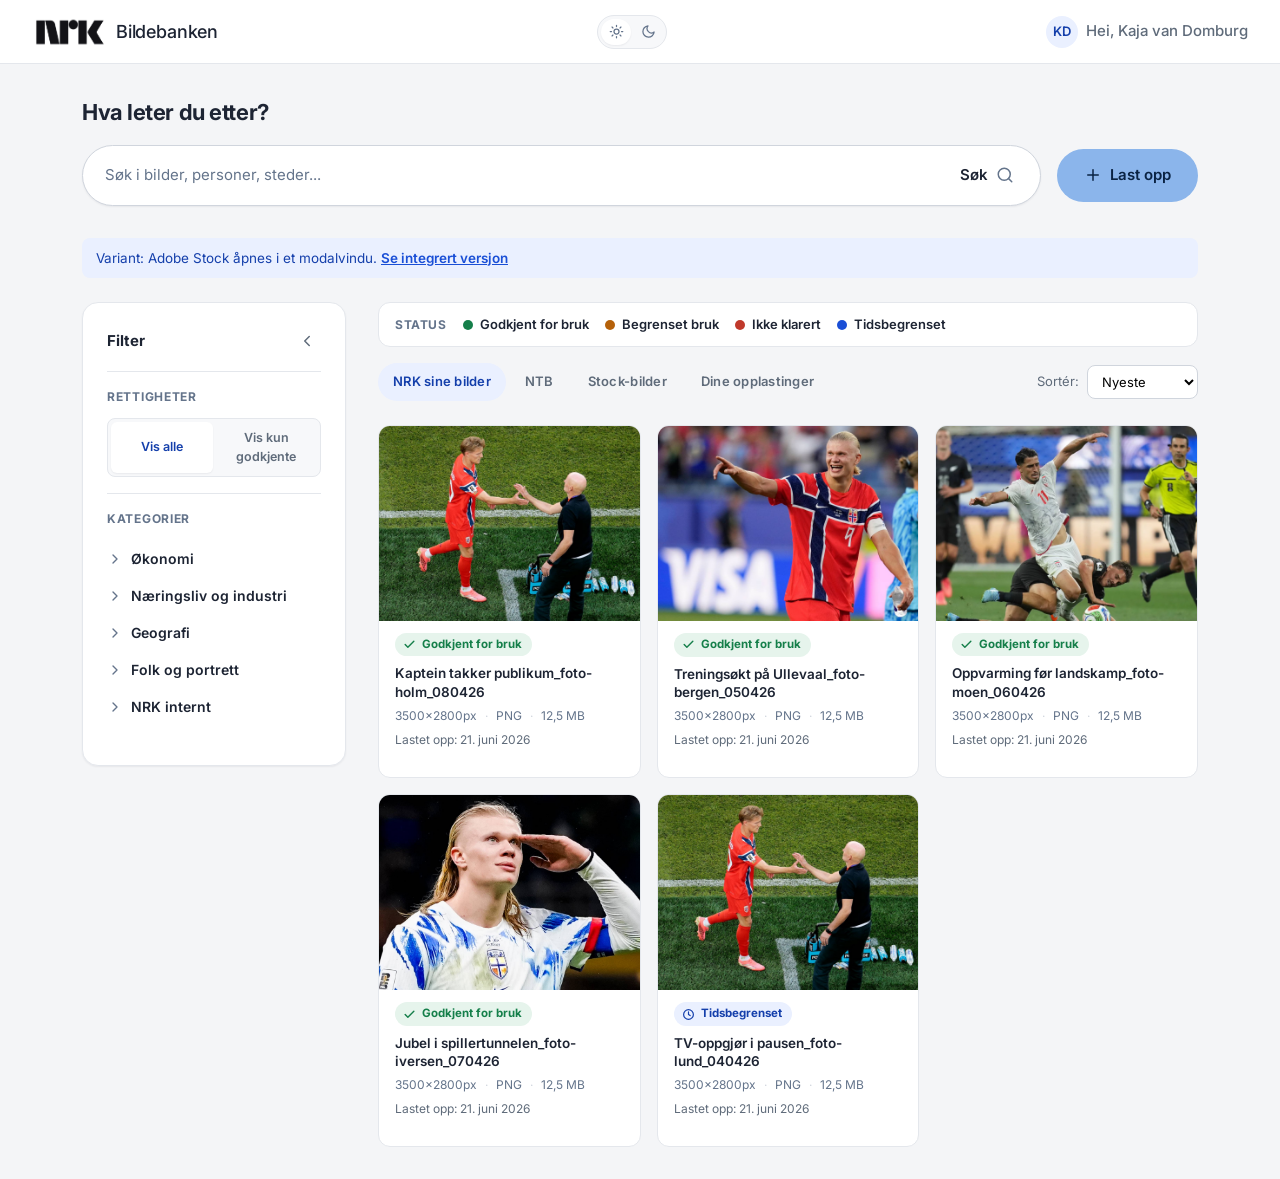
==== commit be5d9d28: "Add files via upload" ====
--- a/index-stock-modal.html
+++ b/index-stock-modal.html
@@ -74,39 +74,31 @@
             <li>
               <div class="cat-parent">
                 <svg viewBox="0 0 24 24" fill="none" stroke="currentColor" stroke-width="2" stroke-linecap="round" stroke-linejoin="round"><polyline points="9 18 15 12 9 6"/></svg>
-                Nyheter og politikk
-              </div>
-            </li>
-            <li>
-              <div class="cat-parent is-open">
-                <svg viewBox="0 0 24 24" fill="none" stroke="currentColor" stroke-width="2" stroke-linecap="round" stroke-linejoin="round"><polyline points="9 18 15 12 9 6"/></svg>
-                Sport
-              </div>
-              <ul class="cat-sub">
-                <li>VM 2026</li>
-                <li>Vinter</li>
-                <li>Sommer</li>
-                <li>Lagidrett</li>
-                <li>OL / Paralympics</li>
-                <li>Norske utøvere (portretter)</li>
-              </ul>
-            </li>
-            <li>
-              <div class="cat-parent">
-                <svg viewBox="0 0 24 24" fill="none" stroke="currentColor" stroke-width="2" stroke-linecap="round" stroke-linejoin="round"><polyline points="9 18 15 12 9 6"/></svg>
-                Kultur og underholdning
-              </div>
-            </li>
-            <li>
-              <div class="cat-parent">
-                <svg viewBox="0 0 24 24" fill="none" stroke="currentColor" stroke-width="2" stroke-linecap="round" stroke-linejoin="round"><polyline points="9 18 15 12 9 6"/></svg>
-                Natur og miljø
-              </div>
-            </li>
-            <li>
-              <div class="cat-parent">
-                <svg viewBox="0 0 24 24" fill="none" stroke="currentColor" stroke-width="2" stroke-linecap="round" stroke-linejoin="round"><polyline points="9 18 15 12 9 6"/></svg>
-                Samfunn
+                Økonomi
+              </div>
+            </li>
+            <li>
+              <div class="cat-parent">
+                <svg viewBox="0 0 24 24" fill="none" stroke="currentColor" stroke-width="2" stroke-linecap="round" stroke-linejoin="round"><polyline points="9 18 15 12 9 6"/></svg>
+                Næringsliv og industri
+              </div>
+            </li>
+            <li>
+              <div class="cat-parent">
+                <svg viewBox="0 0 24 24" fill="none" stroke="currentColor" stroke-width="2" stroke-linecap="round" stroke-linejoin="round"><polyline points="9 18 15 12 9 6"/></svg>
+                Geografi
+              </div>
+            </li>
+            <li>
+              <div class="cat-parent">
+                <svg viewBox="0 0 24 24" fill="none" stroke="currentColor" stroke-width="2" stroke-linecap="round" stroke-linejoin="round"><polyline points="9 18 15 12 9 6"/></svg>
+                Folk og portrett
+              </div>
+            </li>
+            <li>
+              <div class="cat-parent">
+                <svg viewBox="0 0 24 24" fill="none" stroke="currentColor" stroke-width="2" stroke-linecap="round" stroke-linejoin="round"><polyline points="9 18 15 12 9 6"/></svg>
+                NRK internt
               </div>
             </li>
           </ul>
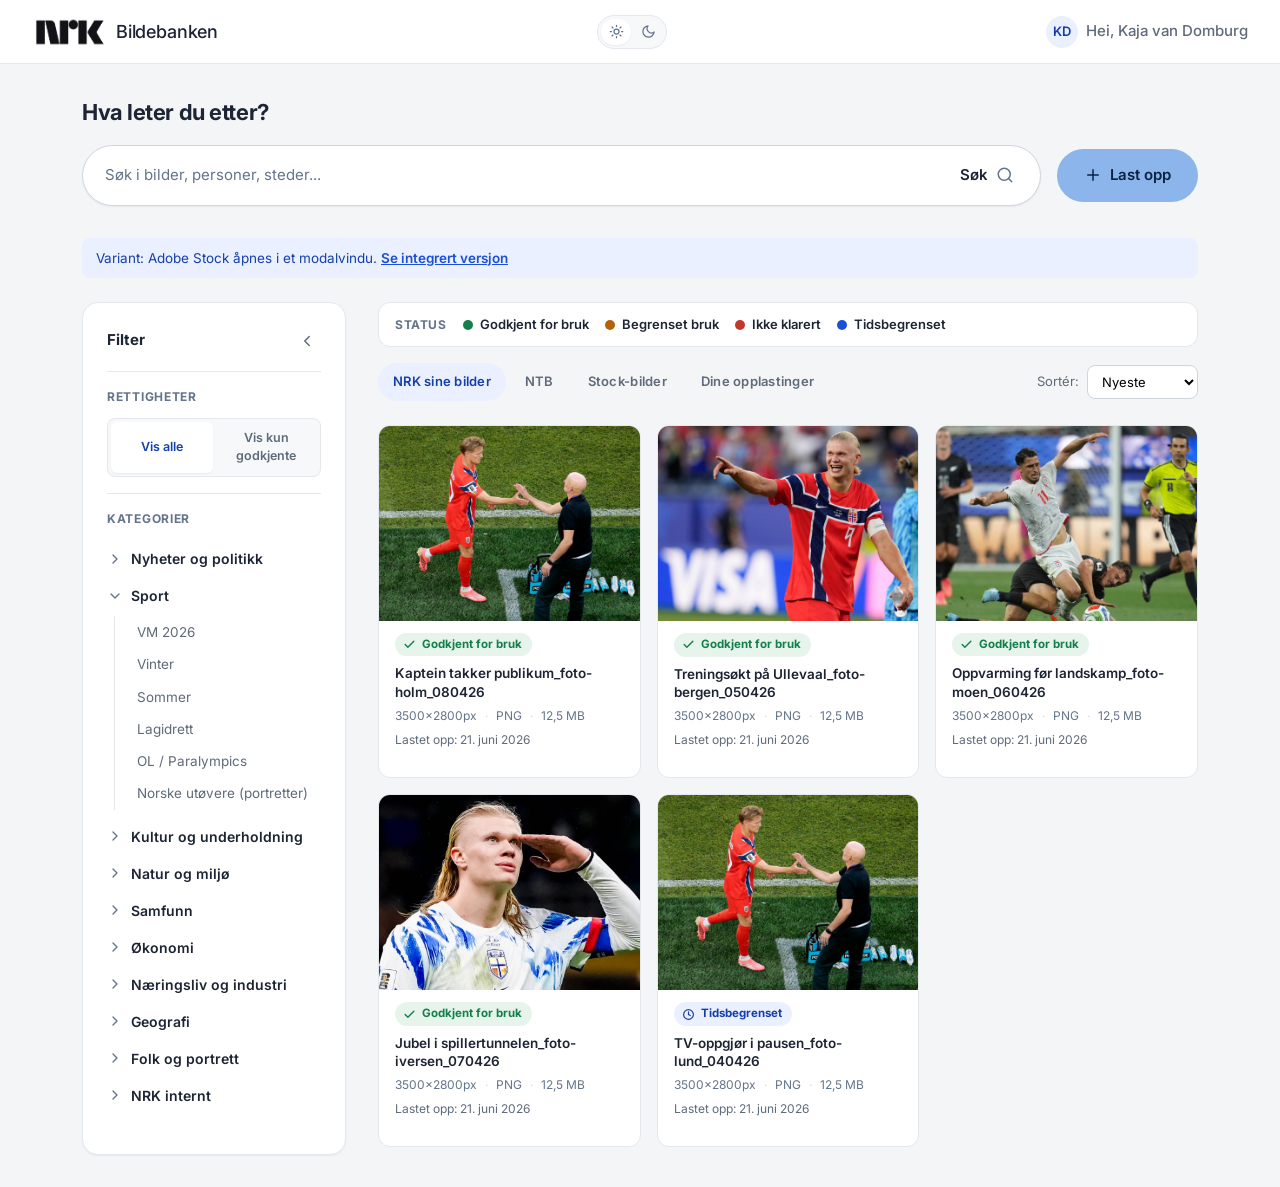
==== commit 8efbbe16: "Add files via upload" ====
--- a/index-stock-modal.html
+++ b/index-stock-modal.html
@@ -74,6 +74,44 @@
             <li>
               <div class="cat-parent">
                 <svg viewBox="0 0 24 24" fill="none" stroke="currentColor" stroke-width="2" stroke-linecap="round" stroke-linejoin="round"><polyline points="9 18 15 12 9 6"/></svg>
+                Nyheter og politikk
+              </div>
+            </li>
+            <li>
+              <div class="cat-parent is-open">
+                <svg viewBox="0 0 24 24" fill="none" stroke="currentColor" stroke-width="2" stroke-linecap="round" stroke-linejoin="round"><polyline points="9 18 15 12 9 6"/></svg>
+                Sport
+              </div>
+              <ul class="cat-sub">
+                <li>VM 2026</li>
+                <li>Vinter</li>
+                <li>Sommer</li>
+                <li>Lagidrett</li>
+                <li>OL / Paralympics</li>
+                <li>Norske utøvere (portretter)</li>
+              </ul>
+            </li>
+            <li>
+              <div class="cat-parent">
+                <svg viewBox="0 0 24 24" fill="none" stroke="currentColor" stroke-width="2" stroke-linecap="round" stroke-linejoin="round"><polyline points="9 18 15 12 9 6"/></svg>
+                Kultur og underholdning
+              </div>
+            </li>
+            <li>
+              <div class="cat-parent">
+                <svg viewBox="0 0 24 24" fill="none" stroke="currentColor" stroke-width="2" stroke-linecap="round" stroke-linejoin="round"><polyline points="9 18 15 12 9 6"/></svg>
+                Natur og miljø
+              </div>
+            </li>
+            <li>
+              <div class="cat-parent">
+                <svg viewBox="0 0 24 24" fill="none" stroke="currentColor" stroke-width="2" stroke-linecap="round" stroke-linejoin="round"><polyline points="9 18 15 12 9 6"/></svg>
+                Samfunn
+              </div>
+            </li>
+            <li>
+              <div class="cat-parent">
+                <svg viewBox="0 0 24 24" fill="none" stroke="currentColor" stroke-width="2" stroke-linecap="round" stroke-linejoin="round"><polyline points="9 18 15 12 9 6"/></svg>
                 Økonomi
               </div>
             </li>
